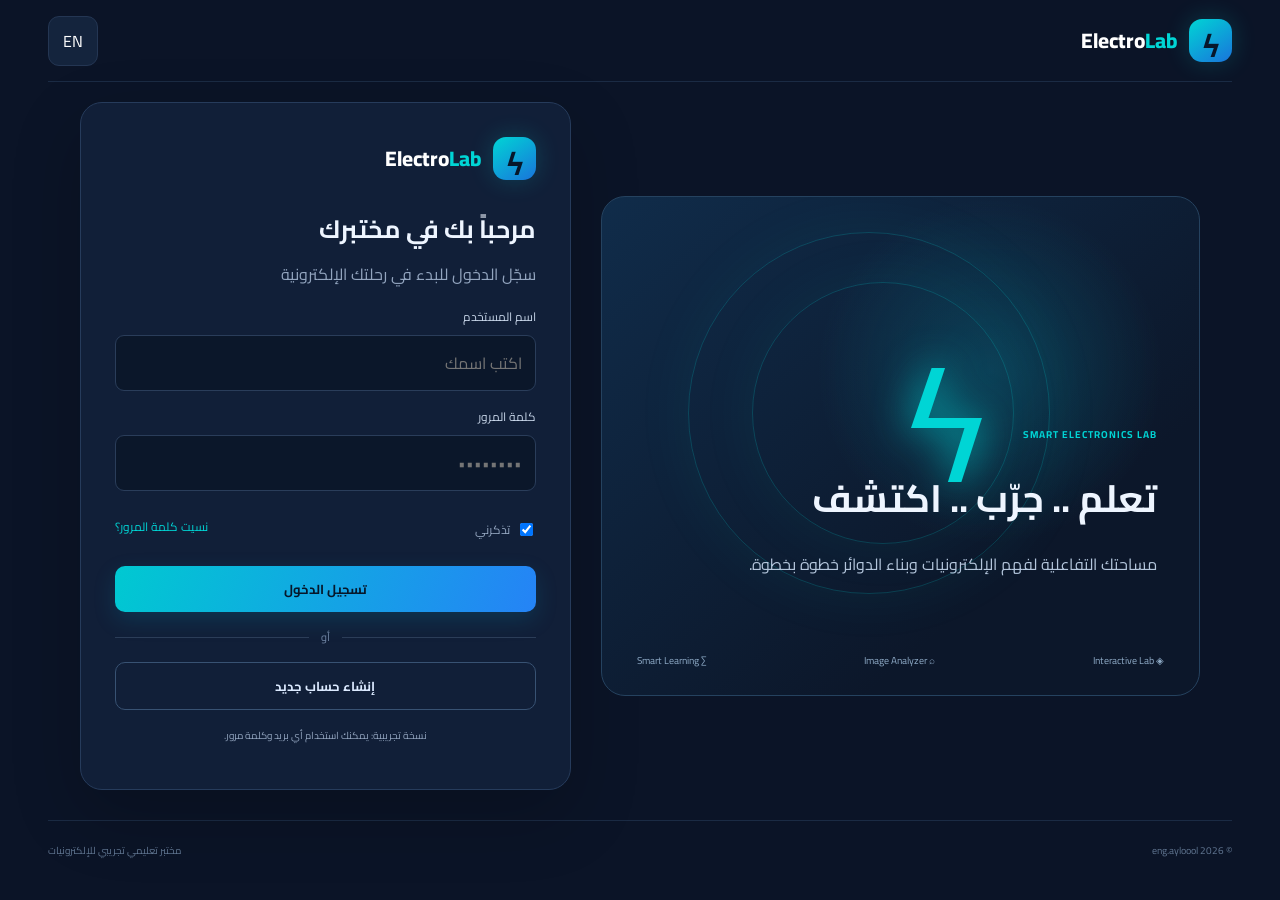
==== experiments.html @ e859c456 "Initial commit: ElectroLab physics laboratory" ====
<!DOCTYPE html>
<html lang="ar" dir="rtl" data-page="experiments">
<head>
  <meta charset="UTF-8">
  <meta name="viewport" content="width=device-width, initial-scale=1.0">
  <title>ElectroLab | المختبر الإلكتروني الذكي</title>
  <link rel="stylesheet" href="style.css">
</head>
<body>
  <div class="app-shell">
    <aside class="sidebar" id="sidebar">
      <a class="brand" href="home.html"><span class="brand-mark">ϟ</span><span>Electro<span>Lab</span><small data-i18n="brandSub">المختبر الإلكتروني الذكي</small></span></a>
      <nav><a class="nav-link" href="home.html"><b>⌂</b><span data-i18n="home">home</span></a>
<a class="nav-link" href="lab.html"><b>⌁</b><span data-i18n="lab">lab</span></a>
<a class="nav-link" href="analyzer.html"><b>⌕</b><span data-i18n="analyzer">analyzer</span></a>
<a class="nav-link active" href="experiments.html"><b>⚗</b><span data-i18n="experiments">experiments</span></a>
<a class="nav-link" href="laws.html"><b>∑</b><span data-i18n="laws">laws</span></a>
<a class="nav-link" href="quiz.html"><b>☷</b><span data-i18n="quiz">quiz</span></a>
<a class="nav-link" href="profile.html"><b>◉</b><span data-i18n="profile">profile</span></a></nav>
      <div class="side-bottom"><div class="online-dot"></div><span data-i18n="ready">المختبر جاهز للتجربة</span></div>
    </aside>
    <main class="main">
      <header class="topbar">
        <button class="mobile-menu" id="mobileMenu">☰</button>
        <div><div class="eyebrow" data-i18n="workspace">مساحة التعلم والتجربة</div><div class="page-heading" id="pageHeading" data-i18n="experiments">experiments</div></div>
        <div class="top-actions"><button class="lang-btn" id="langToggle">EN</button><div class="avatar" id="avatar">E</div></div>
      </header>
      <section class="page active">
        <div class="section-title"><div><h2 data-i18n="experimentsTitle">تعلّم بالتجربة</h2><p class="muted" data-i18n="experimentsIntro">اختر تجربة لعرض خطواتها ونتيجتها التعليمية.</p></div></div>
        <div class="experiment-grid">
          <article class="experiment-card"><div class="experiment-visual led-visual">＋ ── ▷ LED</div><div class="experiment-content"><span class="tag">01 · BEGINNER</span><h3 data-i18n="expLed">تشغيل مصباح LED</h3><p data-i18n="expLedDesc">تعرف على توصيل LED مع بطارية ومقاومة حماية.</p><button class="outline" onclick="openExperiment('led')" data-i18n="viewSteps">عرض الخطوات</button></div></article>
          <article class="experiment-card"><div class="experiment-visual ohm-visual">V = I × R</div><div class="experiment-content"><span class="tag">02 · BASIC</span><h3 data-i18n="expOhm">قانون أوم</h3><p data-i18n="expOhmDesc">اكتشف العلاقة بين الجهد والتيار والمقاومة.</p><button class="outline" onclick="openExperiment('ohm')" data-i18n="viewSteps">عرض الخطوات</button></div></article>
          <article class="experiment-card"><div class="experiment-visual series-visual">R₁ ─ R₂ ─ R₃</div><div class="experiment-content"><span class="tag">03 · CIRCUITS</span><h3 data-i18n="expSeries">التوصيل على التوالي والتوازي</h3><p data-i18n="expSeriesDesc">قارن مسار التيار في نوعي التوصيل.</p><button class="outline" onclick="openExperiment('series')" data-i18n="viewSteps">عرض الخطوات</button></div></article>
        </div><div class="panel experiment-detail" id="experimentDetail"><h3 data-i18n="selectExperiment">اختر تجربة لعرض تفاصيلها</h3></div>
      </section>
      <footer><span>© 2026 eng.ayloool</span><span data-i18n="footer">مختبر تعليمي تجريبي للإلكترونيات</span></footer>
    </main>
  </div>
  <div class="toast" id="toast"></div>
  <script src="app.js"></script>
</body></html>
---- style.css ----
@import url('https://fonts.googleapis.com/css2?family=Cairo:wght@400;500;600;700;800&family=Inter:wght@400;500;600;700;800&display=swap');
:root{--bg:#0b1427;--panel:#111f38;--panel2:#152743;--line:#243653;--text:#eef5ff;--muted:#93a5bf;--cyan:#00d5d5;--blue:#3685ff;--radius:18px}
*{box-sizing:border-box}body{margin:0;background:var(--bg);color:var(--text);font-family:'Cairo','Inter',sans-serif;min-height:100vh}button,input{font:inherit}button{cursor:pointer}.app-shell{display:flex;min-height:100vh}.sidebar{width:250px;background:#0e1a30;border-left:1px solid #1d2d48;padding:28px 18px;display:flex;flex-direction:column;flex-shrink:0;z-index:5}.brand{display:flex;align-items:center;gap:11px;color:white;text-decoration:none;font-size:21px;font-weight:800;margin:0 7px 42px}.brand>span:last-child>span{color:var(--cyan)}.brand small{display:block;color:#7f94b3;font-size:10px;font-weight:500;margin-top:-3px}.brand-mark{width:43px;height:43px;display:grid;place-items:center;background:linear-gradient(145deg,#00d5d5,#1974db);border-radius:13px;color:#07172b;font-size:29px;box-shadow:0 0 25px #00d5d533}.sidebar nav{display:grid;gap:8px}.nav-link{border:0;background:transparent;color:#9aacc5;text-align:right;padding:13px 14px;border-radius:12px;display:flex;gap:13px;align-items:center;font-size:14px;transition:.2s}.nav-link b{font-size:21px;width:24px;text-align:center;color:#7186a5}.nav-link:hover,.nav-link.active{background:#172d4b;color:white}.nav-link.active{box-shadow:inset -3px 0 var(--cyan)}.nav-link.active b{color:var(--cyan)}.side-bottom{margin-top:auto;color:#8fa5bf;font-size:11px;display:flex;align-items:center;gap:9px;padding:15px 9px}.online-dot,.live-label i{width:8px;height:8px;border-radius:50%;background:#32d69a;box-shadow:0 0 10px #32d69a}.main{flex:1;min-width:0;padding:0 38px;max-width:1600px;margin:auto}.topbar{height:100px;display:flex;align-items:center;justify-content:space-between;border-bottom:1px solid #1b2b44;margin-bottom:30px}.eyebrow,.section-kicker{color:var(--cyan);font-size:10px;letter-spacing:1.4px;font-weight:700}.page-heading{font-size:20px;font-weight:800}.top-actions{display:flex;align-items:center;gap:14px}.lang-btn,.avatar,.mobile-menu{border:1px solid var(--line);background:#14243d;color:white;border-radius:11px;padding:9px 14px}.avatar{width:39px;height:39px;border-radius:50%;display:grid;place-items:center;background:#1b4771;color:var(--cyan);font-weight:800}.mobile-menu{display:none}.page{display:none;animation:fade .25s ease}.page.active{display:block}@keyframes fade{from{opacity:.4;transform:translateY(5px)}to{opacity:1;transform:none}}h1,h2,h3,p{margin-top:0}h2{font-size:23px;margin-bottom:7px}h3{font-size:16px;margin-bottom:8px}.muted{color:var(--muted)}.small{font-size:12px}.tag{font-size:10px;letter-spacing:1px;color:var(--cyan);font-weight:700}.primary,.outline{border-radius:10px;padding:11px 19px;font-weight:700;font-size:13px;transition:.2s}.primary{background:linear-gradient(110deg,#00c9d1,#2583f6);border:0;color:#06172a;box-shadow:0 8px 22px #008db333}.primary:hover{filter:brightness(1.12);transform:translateY(-1px)}.outline{background:transparent;border:1px solid #385273;color:#dceaff}.outline:hover{border-color:var(--cyan);color:var(--cyan)}.full{width:100%}.text-link,.text-button{color:var(--cyan);text-decoration:none;font-size:12px;background:none;border:0}.form-row{display:flex;justify-content:space-between;align-items:center;margin:13px 0 18px;font-size:12px}.check{display:flex;align-items:center;gap:6px;color:var(--muted)}label{display:block;font-size:12px;color:#c7d5e8;margin:14px 0 7px}input:not([type=checkbox]):not([type=file]){width:100%;background:#0b172a;border:1px solid #2a3d5a;color:white;padding:12px 13px;border-radius:9px;outline:none}input:focus{border-color:var(--cyan)!important;box-shadow:0 0 0 3px #00d5d51a}.tiny{font-size:10px;text-align:center;margin-top:16px}.login-layout{min-height:620px;display:grid;grid-template-columns:1.1fr .9fr;gap:30px;align-items:center;max-width:1120px;margin:0 auto}.login-art{min-height:500px;border:1px solid #25425f;border-radius:24px;padding:42px;position:relative;overflow:hidden;background:radial-gradient(circle at 65% 35%,#087c9360,transparent 34%),linear-gradient(140deg,#102c4a,#0c172a 72%)}.login-art:before,.login-art:after{content:"";position:absolute;border:1px solid #00d5d533;border-radius:50%;width:360px;height:360px;right:25%;top:7%;box-shadow:0 0 60px #00d5d511}.login-art:after{width:260px;height:260px;right:31%;top:17%}.circuit-orbit{position:absolute;right:34%;top:18%;font-size:150px;color:var(--cyan);text-shadow:0 0 40px #00d5d5;z-index:1}.login-art-copy{position:absolute;bottom:100px;right:42px;left:35px;z-index:2}.login-art-copy h1{font-size:38px;margin:15px 0}.login-art-copy p{color:#b4c6dc;max-width:430px}.mini-features{position:absolute;bottom:25px;right:35px;left:35px;display:flex;justify-content:space-between;gap:8px;color:#8da9c5;font-size:10px}.login-card,.narrow-card{background:#111f38;border:1px solid #263b5b;border-radius:22px;padding:34px;box-shadow:0 25px 70px #0003}.login-brand{margin:0 0 25px}.login-card h2{font-size:25px}.or{display:flex;align-items:center;gap:12px;color:#7186a5;font-size:11px;margin:15px 0}.or:before,.or:after{content:"";height:1px;background:#2b3d58;flex:1}.narrow-card{max-width:470px;margin:40px auto}.narrow-card .text-button{display:block;margin:18px auto 0}.hero-banner{background:radial-gradient(circle at 80% 50%,#008e9b55,transparent 25%),linear-gradient(110deg,#142b4b,#10203a);border:1px solid #284664;border-radius:22px;padding:36px 40px;display:flex;justify-content:space-between;align-items:center;min-height:245px;overflow:hidden}.hero-banner h1{font-size:31px;margin:13px 0}.hero-banner p{color:#b1c3d9;max-width:520px;font-size:13px}.hero-symbol{font-size:150px;color:#00d5d5;text-shadow:0 0 45px #00d5d566;margin-left:60px}.section-title{display:flex;justify-content:space-between;align-items:center;margin:32px 0 18px}.section-title p{font-size:12px;margin:0}.feature-grid{display:grid;grid-template-columns:repeat(3,1fr);gap:15px}.feature-card,.panel,.experiment-card,.stat-card{background:var(--panel);border:1px solid #243957;border-radius:16px}.feature-card{padding:20px;min-height:175px;position:relative;cursor:pointer;transition:.2s}.feature-card:hover{transform:translateY(-3px);border-color:#00bfc8}.feature-icon{width:42px;height:42px;border-radius:12px;display:grid;place-items:center;font-size:24px;margin-bottom:14px}.cyan{background:#00d5d51c;color:#00d5d5}.blue{background:#3685ff20;color:#5b9bff}.purple{background:#9a6aff20;color:#b89aff}.orange{background:#ffae4420;color:#ffbd67}.pink{background:#f66eaa20;color:#ff88ba}.green{background:#36d69a20;color:#36d69a}.feature-card h3{font-size:14px}.feature-card p{font-size:11px;color:var(--muted);max-width:230px}.card-arrow{position:absolute;left:19px;bottom:17px;color:#65809f}.panel{padding:22px}.lab-layout{display:grid;grid-template-columns:230px 1fr;gap:17px}.component-list{display:grid;grid-template-columns:1fr 1fr;gap:9px;margin-top:20px}.component{background:#0c192d;border:1px solid #263d5a;border-radius:11px;color:#dce9f8;padding:12px 5px;display:flex;flex-direction:column;align-items:center;gap:7px;font-size:11px}.component:hover{border-color:var(--cyan)}.part-art{font-size:26px;height:33px;color:var(--cyan)}.resistor{color:#e7b46b}.led{color:#ff646e}.board-head{display:flex;justify-content:space-between;align-items:center}.live-label{font-size:10px;color:#69dcae;display:flex;align-items:center;gap:7px}.breadboard{height:300px;margin:16px 0;background-color:#e4e9ec;border-radius:12px;position:relative;overflow:hidden;background-image:radial-gradient(#9caab3 1.2px,transparent 1.2px);background-size:17px 17px;background-position:8px 8px}.rail{position:absolute;top:28px;bottom:28px;right:22px;width:8px;background:linear-gradient(#e46a70 0 45%,transparent 45% 55%,#398edb 55%);border-radius:8px}.board-holes{position:absolute;inset:0;background:linear-gradient(90deg,transparent 0 48%,#c2cbd0 48% 52%,transparent 52%);opacity:.3}.board-empty{position:absolute;inset:0;display:grid;place-items:center;color:#657684;font-size:12px;text-align:center;padding:20px}.placed-parts{position:absolute;inset:20px 55px 20px 20px;display:flex;align-content:center;align-items:center;justify-content:center;gap:18px;flex-wrap:wrap}.placed-part{background:#142b47;color:white;border:1px solid #00cdd3;border-radius:9px;padding:10px 13px;font-size:11px;box-shadow:0 4px 12px #0002}.board-actions{display:flex;align-items:center;gap:15px}.result-text{font-size:11px;color:var(--muted)}.analyzer-layout,.law-layout{display:grid;grid-template-columns:1fr 1fr;gap:18px}.upload-zone{border:1px dashed #3a5878;border-radius:15px;padding:35px 15px;text-align:center;background:#0d1a2e}.upload-icon{font-size:38px;color:var(--cyan)}.upload-zone p{font-size:12px}.upload-zone input{display:none}.image-preview{width:100%;max-height:230px;object-fit:contain;margin:14px 0;border-radius:10px}.upload-panel .primary{margin-top:15px}.empty-state{text-align:center;padding:45px 10px;color:var(--muted);font-size:12px}.empty-icon{font-size:42px;color:#3f6387}.notice{font-size:10px;line-height:1.9;color:#c3a875;background:#6e54251c;border:1px solid #735d342e;padding:12px;border-radius:10px}.analysis-item{padding:12px;border-bottom:1px solid var(--line);display:flex;gap:12px;align-items:center}.analysis-item b{color:var(--cyan)}.experiment-grid{display:grid;grid-template-columns:repeat(3,1fr);gap:15px}.experiment-card{overflow:hidden}.experiment-visual{height:145px;display:grid;place-items:center;font-size:25px;font-weight:800;color:#d9faff;background:radial-gradient(circle,#125b76,#10233c)}.ohm-visual{background:radial-gradient(circle,#284f82,#14203a);font-size:34px}.series-visual{background:radial-gradient(circle,#53427a,#1c2342);font-size:22px}.experiment-content{padding:17px}.experiment-content h3{margin-top:10px}.experiment-content p{font-size:11px;color:var(--muted);min-height:38px}.experiment-content button{font-size:11px;padding:8px 13px}.experiment-detail{margin-top:18px;min-height:90px}.experiment-detail li{color:#b9c8da;font-size:12px;margin:8px 0}.law-cards{display:grid;gap:12px}.law-card{padding:17px;border-radius:12px;background:#0d1a2e;border:1px solid #263a57}.law-card span{font-size:9px;letter-spacing:1.3px;color:var(--cyan)}.law-card strong{display:block;font-size:26px;margin:5px 0}.law-card p{font-size:11px;color:var(--muted);margin:0}.calculator input{margin-bottom:5px}.calc-result{margin-top:15px;background:#0c1a2d;border:1px solid #29435f;border-radius:10px;padding:14px;color:var(--cyan);font-size:13px}.quiz-panel{max-width:780px;margin:25px auto;padding:28px}.quiz-top,.quiz-bottom{display:flex;justify-content:space-between;align-items:center}.score-chip{font-size:12px;color:var(--muted)}.score-chip b{color:var(--cyan)}.progress{height:6px;background:#263853;border-radius:10px;margin:17px 0 28px;overflow:hidden}.progress span{display:block;height:100%;width:0;background:linear-gradient(90deg,var(--cyan),var(--blue));transition:.3s}.quiz-panel h2{font-size:20px;line-height:1.8;margin-bottom:22px}.answer-options{display:grid;gap:10px}.answer-option{background:#0c1a2d;border:1px solid #2b405e;border-radius:10px;padding:13px;text-align:right;color:#dce8f6;font-size:13px}.answer-option.selected{border-color:var(--cyan);background:#00d5d510}.answer-option.correct{border-color:#34ce91}.answer-option.wrong{border-color:#f16b75}.quiz-bottom{margin-top:22px}.profile-header{display:flex;align-items:center;gap:17px}.profile-avatar{width:60px;height:60px;border-radius:18px;background:linear-gradient(140deg,#00cfd2,#287df1);display:grid;place-items:center;color:#07192c;font-size:27px;font-weight:800}.profile-header h2{margin:0}.profile-header p{font-size:12px;margin:3px 0}.level-tag{margin-right:auto;border:1px solid #315577;color:var(--cyan);border-radius:20px;padding:6px 14px;font-size:11px}.stats-grid{display:grid;grid-template-columns:repeat(3,1fr);gap:15px;margin:18px 0}.stat-card{padding:20px}.stat-card span{display:block;color:var(--muted);font-size:11px}.stat-card strong{font-size:29px;color:var(--cyan)}.logout-btn{margin-top:18px}footer{border-top:1px solid #1b2b44;margin-top:55px;padding:20px 0;color:#607590;font-size:10px;display:flex;justify-content:space-between}.toast{position:fixed;bottom:22px;left:22px;background:#173b54;border:1px solid #00bfc8;color:white;padding:12px 18px;border-radius:10px;opacity:0;transform:translateY(10px);transition:.25s;pointer-events:none;font-size:12px;z-index:20}.toast.show{opacity:1;transform:none}
html[dir=ltr] .sidebar{border-left:0;border-right:1px solid #1d2d48}html[dir=ltr] .nav-link{text-align:left}html[dir=ltr] .nav-link.active{box-shadow:inset 3px 0 var(--cyan)}html[dir=ltr] .main{direction:ltr}html[dir=ltr] .brand{direction:ltr}html[dir=ltr] .rail{right:auto;left:22px}html[dir=ltr] .placed-parts{inset:20px 20px 20px 55px}html[dir=ltr] .answer-option{text-align:left}html[dir=ltr] .level-tag{margin-left:auto;margin-right:0}
@media(max-width:950px){.sidebar{width:220px}.main{padding:0 22px}.feature-grid{grid-template-columns:repeat(2,1fr)}.login-layout{grid-template-columns:1fr 1fr}.login-art{padding:25px}.login-art-copy{right:25px}.hero-symbol{margin:0}}
@media(max-width:700px){.sidebar{position:fixed;top:0;bottom:0;right:-260px;transition:.25s;width:250px}.sidebar.open{right:0}.main{padding:0 15px}.topbar{height:78px;margin-bottom:20px}.mobile-menu{display:block}.topbar>div:nth-child(2){margin-right:auto;margin-left:12px}.page-heading{font-size:16px}.login-layout{display:block;min-height:0}.login-art{min-height:260px;margin-bottom:15px}.login-art-copy{bottom:45px}.login-art-copy h1{font-size:25px}.circuit-orbit{font-size:90px;right:65%;top:8%}.mini-features{display:none}.login-card{padding:23px}.hero-banner{padding:25px;min-height:220px}.hero-banner h1{font-size:24px}.hero-symbol{font-size:75px}.feature-grid,.experiment-grid{grid-template-columns:1fr 1fr}.lab-layout,.analyzer-layout,.law-layout{grid-template-columns:1fr}.component-list{grid-template-columns:repeat(3,1fr)}.experiment-visual{height:110px;font-size:18px}.stats-grid{grid-template-columns:1fr}.profile-header{flex-wrap:wrap}.section-title{align-items:flex-start;gap:10px}.quiz-panel{padding:19px}.board-actions{align-items:flex-start;flex-direction:column}.feature-card{min-height:160px}}
@media(max-width:420px){.feature-grid,.experiment-grid{grid-template-columns:1fr}.hero-symbol{display:none}.hero-banner h1{font-size:21px}.mini-features{display:none}}

/* Separate-page navigation and authentication layout */
.auth-main{max-width:1240px;margin:0 auto;padding:0 28px}.auth-topbar{height:82px;display:flex;align-items:center;justify-content:space-between;border-bottom:1px solid #1b2b44;margin-bottom:20px}.auth-topbar .brand{margin:0}.auth-main>.page{display:block}.auth-main footer{margin-top:30px}
@media(max-width:700px){.auth-main{padding:0 15px}.auth-topbar{height:68px}}

/* Expanded interactive laws library */
.law-toolbar{display:flex;align-items:center;justify-content:space-between;gap:14px;margin:18px 0 15px}.law-search-wrap{display:flex;align-items:center;gap:10px;max-width:520px;flex:1;background:#0b172a;border:1px solid #2a3d5a;border-radius:11px;padding:0 13px;color:var(--cyan)}.law-search-wrap input{border:0!important;box-shadow:none!important;background:transparent!important;padding:12px 4px!important}.law-count{font-size:11px;color:var(--cyan);white-space:nowrap}.law-library{display:grid;grid-template-columns:repeat(3,minmax(0,1fr));gap:12px;margin-bottom:22px}.law-tile{min-width:0;text-align:right;padding:16px;border-radius:13px;background:#111f38;border:1px solid #263b5b;color:var(--text);display:flex;flex-direction:column;gap:8px;transition:.2s}.law-tile:hover,.law-tile.chosen{border-color:var(--cyan);transform:translateY(-2px);box-shadow:0 8px 24px #00d5d510}.law-tile-category{font-size:9px;color:var(--cyan);font-weight:700}.law-tile strong{font-size:13px}.law-tile b{font-size:16px;color:#e5f5ff;direction:ltr;text-align:right;overflow-wrap:anywhere}.law-tile small{font-size:10px;line-height:1.7;color:var(--muted)}.law-workbench{margin-top:12px}.law-workbench-head{display:flex;align-items:center;justify-content:space-between;gap:20px;margin-bottom:15px}.law-workbench-head h3{font-size:19px;margin:7px 0}.law-workbench-head p{font-size:11px;margin:0}.law-equation{padding:13px 18px;background:#0b172a;border:1px solid #28506b;border-radius:12px;color:var(--cyan);font-size:18px;font-weight:800;direction:ltr;white-space:nowrap}.law-input-grid{display:grid;grid-template-columns:repeat(4,minmax(0,1fr));gap:12px}.law-variable{margin:0!important;padding:11px;background:#0d1a2e;border:1px solid #263a57;border-radius:11px}.law-variable span{display:block;font-size:11px;min-height:28px}.law-variable span b{color:var(--cyan);margin:0 4px}.law-variable span small{color:#8198b5}.law-variable input{margin-top:8px}.law-actions{display:flex;gap:10px;margin-top:16px}.law-tip{margin:12px 0 0}.quiz-panel{min-height:390px}.quiz-panel .answer-option{transition:.2s}.quiz-panel .answer-option:hover:not(:disabled){border-color:var(--cyan);background:#00d5d50d}.quiz-panel .answer-option:disabled{cursor:default;opacity:1}
html[dir=ltr] .law-tile{text-align:left}html[dir=ltr] .law-tile b{text-align:left}html[dir=ltr] .law-search-wrap{direction:ltr}
@media(max-width:1050px){.law-library{grid-template-columns:repeat(2,minmax(0,1fr))}.law-input-grid{grid-template-columns:repeat(2,minmax(0,1fr))}}
@media(max-width:700px){.law-library{grid-template-columns:1fr 1fr;gap:8px}.law-tile{padding:12px}.law-tile strong{font-size:11px}.law-tile b{font-size:13px}.law-workbench-head{align-items:flex-start;flex-direction:column}.law-equation{font-size:15px}.law-input-grid{grid-template-columns:1fr 1fr}.law-toolbar{align-items:stretch;flex-direction:column}.law-search-wrap{max-width:none}.law-actions{flex-wrap:wrap}}
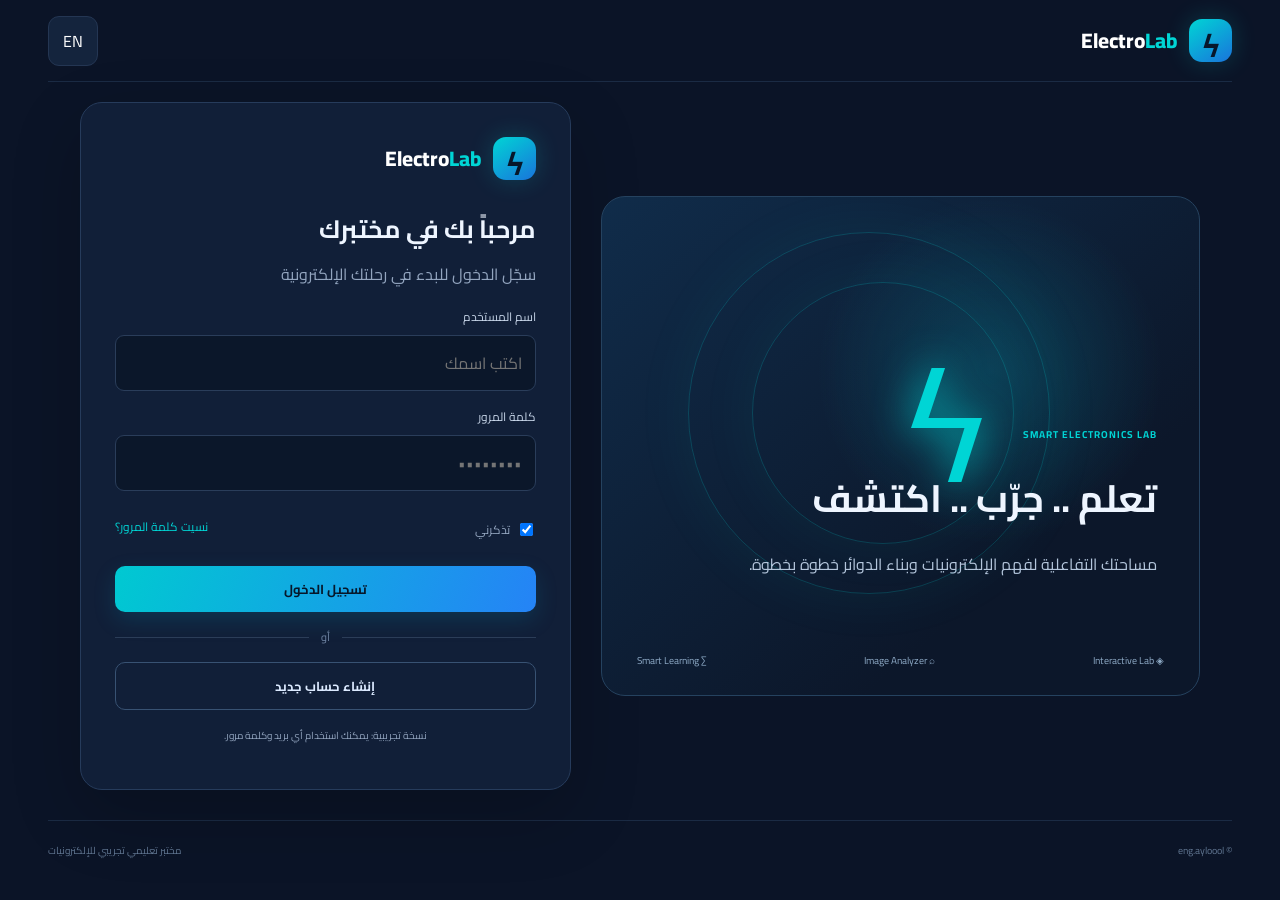
==== commit 9abb4935: "Remove year from ElectroLab footer credit" ====
--- a/experiments.html
+++ b/experiments.html
@@ -33,7 +33,7 @@
           <article class="experiment-card"><div class="experiment-visual series-visual">R₁ ─ R₂ ─ R₃</div><div class="experiment-content"><span class="tag">03 · CIRCUITS</span><h3 data-i18n="expSeries">التوصيل على التوالي والتوازي</h3><p data-i18n="expSeriesDesc">قارن مسار التيار في نوعي التوصيل.</p><button class="outline" onclick="openExperiment('series')" data-i18n="viewSteps">عرض الخطوات</button></div></article>
         </div><div class="panel experiment-detail" id="experimentDetail"><h3 data-i18n="selectExperiment">اختر تجربة لعرض تفاصيلها</h3></div>
       </section>
-      <footer><span>© 2026 eng.ayloool</span><span data-i18n="footer">مختبر تعليمي تجريبي للإلكترونيات</span></footer>
+      <footer><span>© eng.ayloool</span><span data-i18n="footer">مختبر تعليمي تجريبي للإلكترونيات</span></footer>
     </main>
   </div>
   <div class="toast" id="toast"></div>
